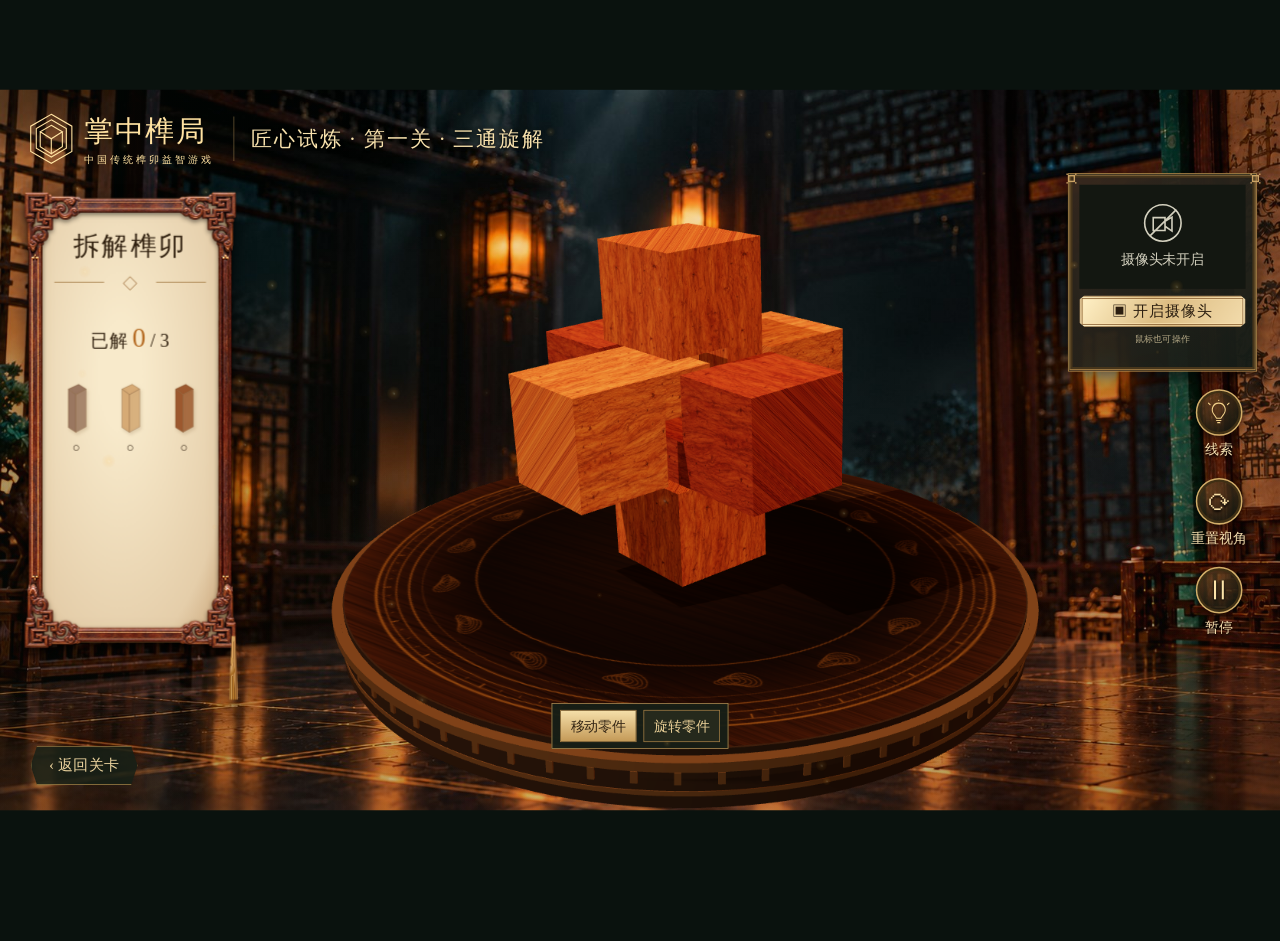
==== burr-level.html @ 6e7038e6 "Integrate real shadow silhouette recognition and prioritize actionable burr parts" ====
<!doctype html><html lang="zh-CN"><head><meta charset="utf-8"><meta name="viewport" content="width=device-width,initial-scale=1,viewport-fit=cover"><title>榫卯解谜｜掌中榫局</title><link rel="stylesheet" href="assets/landing/scene-v3.css"><link rel="stylesheet" href="assets/landing/burr-level-v36.css?v=36"><link rel="stylesheet" href="assets/landing/burr-refined-v62.css?v=87"><script type="module" src="assets/landing/burr-level-v62.mjs?v=87"></script><script src="assets/landing/particles.js?v=3" defer></script></head><body>
<header><a href="./" class="brand"><svg viewBox="0 0 60 68" aria-hidden="true"><path d="M30 3 56 18v32L30 65 4 50V18Z M30 10 49 21v25L30 57 11 46V21Z M30 17l14 8-14 9-14-9 14-8Zm-14 8v19l14 9V34m14-9v19l-14 9"/></svg><span>掌中榫局<small>中国传统榫卯益智游戏</small></span></a><h1 id="levelTitle">第二关 · 六木相制</h1></header>
<main><div id="modelView" class="model-view" aria-label="榫卯模型，拖动构件沿长轴抽出，拖动空白旋转" tabindex="0"></div><aside class="scroll-panel"><div class="scroll-rod top"></div><div class="paper"><h2 id="taskTitle">寻找活榫</h2><div class="paper-rule">◇</div><p id="taskCopy">先移开阻挡的活榫，<br>必要时旋转零件再抽出。</p><p class="progress">已解 <strong id="solvedCount">0</strong> / <span id="pieceCount">6</span></p><div class="piece-list" id="pieceList" aria-label="构件列表"></div><p class="scroll-foot" id="pieceInfo">转动观察 · 点击选取</p></div><div class="scroll-rod bottom"></div><span class="tassel" aria-hidden="true"></span></aside>
<section class="camera-card" aria-label="摄像头预览"><div class="camera-view"><video id="video" autoplay playsinline muted hidden></video><canvas id="handCanvas" hidden></canvas><div id="cameraPlaceholder"><svg viewBox="0 0 80 80" aria-hidden="true"><circle cx="40" cy="40" r="34"/><path d="M22 30h22v24H22Zm22 7 13-8v26l-13-9M16 64 65 15"/></svg><p>摄像头未开启</p></div></div><button id="cameraButton" class="paper-button">▣ 开启摄像头</button><p id="cameraStatus" aria-live="polite">鼠标也可操作</p></section>
<nav class="tools" aria-label="关卡工具"><button id="hintButton"><span><svg viewBox="0 0 48 48" aria-hidden="true"><path d="M16 28c-8-9-3-22 8-22s16 13 8 22l-4 6h-8Zm4 10h8m-6 4h4M24 1V0M8 9 5 6m35 3 3-3"/></svg></span>线索</button><button id="resetView"><span>⟳</span>重置视角</button><button id="pauseButton"><span>Ⅱ</span>暂停</button></nav><a class="back-link" href="levels.html?mode=burr&v=87">‹ 返回关卡</a><p class="interaction-note" id="interactionNote" aria-live="polite">移动或旋转零件解开互锁 · 拖动空白旋转视角</p></main><canvas class="ambient" aria-hidden="true"></canvas>
<dialog id="pauseDialog" aria-labelledby="pauseTitle"><span class="dialog-kicker">掌中榫局</span><h2 id="pauseTitle">稍歇片刻</h2><p>榫卯之间，自有章法。</p><button id="resumeButton" class="paper-button">继续探索</button><button id="restartBurr" class="paper-button">重新开始</button><a href="levels.html?mode=burr&v=87">返回关卡</a></dialog><dialog id="burrSuccessDialog" aria-labelledby="burrSuccessTitle"><button id="burrCloseSuccess" class="burr-close" aria-label="关闭通关报告">×</button><span class="dialog-kicker">榫卯解谜 · 完成</span><h2 id="burrSuccessTitle">榫局已解</h2><p id="burrSuccessCopy"></p><button id="burrNext" class="paper-button">下一关 →</button><button id="burrReplay" class="paper-button">重新挑战</button><a href="collection.html?v=68">查看我的图鉴 →</a></dialog><noscript>请启用 JavaScript 查看榫卯模型。</noscript></body></html>
---- assets/landing/scene-v3.css ----
:root{--room-image:url("[data-uri]")}
---- assets/landing/burr-level-v36.css ----
:root{--gold:#e7bb70;--cream:#f7e1ac;--font:KaiTi,STKaiti,serif}*{box-sizing:border-box}html{height:100%;overflow:hidden;background:#0a120e}body{position:absolute;margin:0;left:50%;top:50%;width:1672px;height:941px;transform:translate(-50%,-50%) scale(var(--fit,1));transform-origin:center;color:var(--cream);font-family:var(--font);background:var(--room-image) center/cover;overflow:hidden}body:before{content:"";position:absolute;inset:0;background:linear-gradient(0deg,#1c0c0430,transparent 60%),linear-gradient(90deg,#04110a50,transparent 48%,#0b0a0650);pointer-events:none}a,button{font-family:inherit;-webkit-tap-highlight-color:transparent}button{cursor:pointer}button:focus-visible,a:focus-visible,#modelView:focus-visible{outline:2px solid #fbd994;outline-offset:4px}header{position:absolute;top:28px;left:36px;display:flex;align-items:center;gap:25px;z-index:5}.brand{display:flex;align-items:center;gap:12px;color:#ffe2a1;text-decoration:none;font-size:38px;letter-spacing:2px}.brand svg{width:62px;height:72px;fill:none;stroke:currentColor;stroke-width:1.4}.brand small{display:block;font-size:13px;letter-spacing:4px;margin-top:2px}h1{font-size:28px;font-weight:400;margin:0;border-left:1px solid #c4a26388;padding:10px 22px;letter-spacing:2px;text-shadow:0 2px 5px #000}.model-view{position:absolute;left:290px;top:105px;width:1210px;height:835px;touch-action:none;cursor:grab;z-index:2}.model-view:active{cursor:grabbing}.model-view canvas{width:100%;height:100%;display:block}.scroll-panel{position:absolute;left:35px;top:138px;width:266px;height:570px;z-index:4;filter:drop-shadow(3px 8px 10px #000a)}.paper{position:absolute;inset:8px 5px;padding:38px 26px 18px;color:#251a0e;border:9px ridge #95602e;background:radial-gradient(ellipse at 50% 45%,#f4e7cc 20%,#ddc5a0 84%,#af8350);box-shadow:inset 0 0 0 2px #71421c,inset 0 0 0 6px #dcc197,inset 0 0 25px 10px #88602a44}.paper:before,.paper:after{content:"❖";position:absolute;font-size:27px;color:#99703d;top:2px}.paper:before{left:1px}.paper:after{right:1px}.paper h2{font-size:36px;font-weight:400;margin:0;text-align:center;letter-spacing:2px}.paper-rule{position:relative;text-align:center;color:#95612e;font-size:19px;margin:10px 0 20px}.paper-rule:before,.paper-rule:after{content:"";position:absolute;top:10px;width:65px;height:1px;background:#a47b45}.paper-rule:before{left:0}.paper-rule:after{right:0}.paper p{font-size:20px;line-height:1.6;margin:0 0 32px}.paper .progress{text-align:center;font-size:25px;white-space:nowrap;margin-bottom:23px}.progress strong{font-size:34px;font-weight:400;color:#b76715}.piece-list{display:grid;grid-template-columns:repeat(3,1fr);gap:27px 14px}.piece-button{padding:0;border:0;background:none;display:flex;align-items:center;flex-direction:column;gap:8px;color:#392918;font-size:17px}.piece-button svg{width:40px;height:71px;filter:drop-shadow(2px 3px 2px #67401933)}.piece-button[aria-pressed=true] svg{filter:drop-shadow(0 0 5px #d08222)}.piece-button[aria-pressed=true]{color:#a65c14}.paper .scroll-foot{font-size:15px;color:#83603b;text-align:center;margin:22px -10px 0;letter-spacing:1px}.scroll-rod{position:absolute;left:-3px;width:272px;height:17px;border:3px ridge #c19353;border-radius:8px;background:linear-gradient(#27180e,#9c642f 35%,#321b0f 70%,#9a6837);z-index:2;box-shadow:0 2px 5px #0007}.scroll-rod:before,.scroll-rod:after{content:"✥";position:absolute;top:-13px;color:#d0a76c;font-size:35px;text-shadow:1px 2px #2c160b}.scroll-rod:before{left:-8px}.scroll-rod:after{right:-8px}.scroll-rod.top{top:0}.scroll-rod.bottom{bottom:0}.tassel{position:absolute;right:6px;bottom:-65px;width:7px;height:62px;border-top:8px dotted #d3a561;background:repeating-linear-gradient(90deg,#94602e 0 1px,#daa35d 1px 2px);clip-path:polygon(30% 0,70% 0,100% 100%,0 100%)}.camera-card{position:absolute;right:24px;top:94px;width:287px;min-height:259px;z-index:4;padding:12px 13px 8px;background:linear-gradient(130deg,#252321f5,#151914f5);border:4px double #c6a064;box-shadow:0 8px 24px #0009,inset 0 0 20px #0008}.camera-card:before,.camera-card:after{content:"⌑";position:absolute;font-size:30px;color:#cba365;top:-15px}.camera-card:before{left:-7px}.camera-card:after{right:-7px}.camera-view{position:relative;width:100%;aspect-ratio:4/3;overflow:hidden;isolation:isolate;background:#131711;display:grid;place-items:center}.camera-view video,.camera-view canvas{position:absolute;display:block;max-width:100%;max-height:100%}.camera-view [hidden]{display:none}.camera-view canvas{pointer-events:none;z-index:1}#cameraPlaceholder{text-align:center;color:#d3d0be;font-size:23px}#cameraPlaceholder svg{width:75px;height:75px;fill:none;stroke:currentColor;stroke-width:3}#cameraPlaceholder p{margin:6px 0}.paper-button{display:block;width:100%;height:47px;background:linear-gradient(125deg,#fff0c5,#ddbd83 50%,#f2dbab);border:4px double #875d30;color:#2b1e10;font-size:24px;letter-spacing:1px;box-shadow:inset 0 0 0 1px #f9e1ae;clip-path:polygon(3% 0,97% 0,100% 13%,100% 87%,97% 100%,3% 100%,0 87%,0 13%);margin:10px 0 0}#cameraStatus{font-size:14px;text-align:center;color:#b6aa87;margin:7px 0 0;line-height:1.4}.tools{position:absolute;right:28px;top:385px;display:grid;gap:20px;z-index:4}.tools button{display:flex;align-items:center;flex-direction:column;gap:6px;border:0;background:none;color:#f5dfaf;font-size:20px;text-shadow:0 2px 3px #000}.tools span{width:63px;height:63px;border:2px solid #d2ae69;border-radius:50%;display:grid;place-items:center;font-size:38px;line-height:1;background:radial-gradient(circle at 35% 25%,#88633377,#1a1b12dd 75%);box-shadow:inset 0 0 0 3px #3f2f14,0 3px 10px #0008;color:#fce3a8;transition:filter 150ms}.tools button:hover span{filter:brightness(1.3)}.tools button[aria-pressed=true] span{box-shadow:0 0 18px #e8ad3966,inset 0 0 0 3px #3f2f14}.back-link{position:absolute;left:40px;bottom:30px;z-index:5;text-decoration:none;color:#ebd39e;padding:11px 23px;background:#172017d9;border:1px solid #a18046;font-size:22px;clip-path:polygon(6% 0,94% 0,100% 50%,94% 100%,6% 100%,0 50%)}.interaction-note{position:absolute;left:570px;bottom:28px;width:640px;text-align:center;color:#ead19d;font-size:18px;letter-spacing:2px;z-index:4;margin:0;text-shadow:0 2px 5px #000}.ambient{position:absolute;inset:0;width:100%;height:100%;pointer-events:none;z-index:6;opacity:.32}dialog{width:470px;text-align:center;background:linear-gradient(135deg,#382818,#142018);color:#f4dda8;padding:38px 45px;border:4px double #cca261;font:23px var(--font);box-shadow:0 20px 100px #000b}dialog::backdrop{background:#040b08b5;backdrop-filter:blur(5px)}dialog h2{font-size:44px;font-weight:400;margin:15px 0}dialog p{color:#c9b98e;font-size:20px}.dialog-kicker{letter-spacing:5px;font-size:16px}dialog a{display:block;color:#dcc28c;margin-top:24px;text-decoration:none;font-size:20px}.landscape-prompt{position:fixed;inset:0;background:#101b15;z-index:100;display:grid;place-content:center;text-align:center;color:#efd9a5;font:26px var(--font)}.landscape-prompt[hidden]{display:none}@media(prefers-reduced-motion:reduce){*,*:before,*:after{transition:none!important;animation:none!important}}
.paper{padding:35px 18px 14px}.paper #taskCopy{font-size:18px;line-height:1.7;margin-bottom:30px}.paper .progress{margin-bottom:20px}.piece-list{gap:21px 12px}.piece-button svg{height:65px}.paper .scroll-foot{margin-top:15px;font-size:14px}.tools{top:420px;gap:16px}
.tools span svg{width:41px;height:41px;fill:none;stroke:currentColor;stroke-width:2;stroke-linecap:round;stroke-linejoin:round}
---- assets/landing/burr-refined-v62.css ----
.scroll-panel{top:137px;left:35px;width:270px;height:590px;filter:drop-shadow(3px 9px 12px #0009)}
.paper{inset:5px;padding:36px 27px 20px;border:4px solid #805229;background:radial-gradient(ellipse at 45% 40%,#f8eacb 15%,#e5ceaa 75%,#c49d6f);box-shadow:inset 0 0 0 2px #c6a06d,inset 0 0 27px #94612c44;color:#30200f}
.scroll-panel:after{content:"";position:absolute;inset:-7px;z-index:3;pointer-events:none;border:74px solid transparent;border-image:url('../shadow-v58/ui-v60/carved-wood-frame.webp') 320 / 74px stretch;filter:brightness(1.5) saturate(.8) drop-shadow(0 3px 3px #0007)}
.scroll-rod{display:none}.paper:before,.paper:after{display:none}.paper h2{font-size:34px;letter-spacing:3px}.paper p{font-size:19px;line-height:1.65}.paper .progress{margin-top:29px;margin-bottom:22px;font-size:24px}.progress strong{font-size:35px;color:#b66c24}.piece-list{gap:24px 13px}.piece-button{padding:5px 0;border:1px solid transparent;border-radius:3px}.piece-button[aria-pressed=true]{background:#ac773118;border-color:#a87a4244}.piece-button svg{height:68px}.paper .scroll-foot{font-size:14px;line-height:1.55;margin:22px -12px 0}.paper-rule{margin:13px 0 17px}.tassel{position:absolute;right:-6px;bottom:-70px;height:84px;width:12px;border-left:2px solid #b88036;z-index:4}.tassel:before{content:"";position:absolute;left:-7px;top:31px;width:13px;height:13px;border-radius:50%;background:radial-gradient(at 30% 20%,#f4d29c,#a66a22 70%);box-shadow:0 -13px 0 -2px #c8954f}.tassel:after{content:"";position:absolute;top:44px;left:-8px;width:17px;height:43px;background:repeating-linear-gradient(90deg,#d8ad65 0,#8d581f 1px,#b77b2e 3px);clip-path:polygon(30% 0,70% 0,100% 100%,0 100%)}
.camera-card{top:109px;right:30px;width:247px;padding:12px;border:3px double #b88d4b;background:linear-gradient(135deg,#36291ff0,#141c17f5);box-shadow:0 7px 22px #0009,inset 0 0 0 3px #46351b}.camera-view{aspect-ratio:16/10}#cameraPlaceholder{font-size:18px}#cameraPlaceholder svg{width:56px;height:56px}#cameraPlaceholder p{margin:3px 0}.camera-card .paper-button{height:41px;font-size:20px;margin-top:9px}#cameraStatus{font-size:12px}.tools{top:390px;right:38px;gap:23px}.tools button{font-size:18px}.tools span{width:61px;height:61px;font-size:34px}.tools #hintButton svg{width:34px;height:34px;stroke:#f3d28b;stroke-width:2;fill:none}.interaction-note{left:480px;width:750px;bottom:25px;font-size:17px;color:#e4c68a;background:linear-gradient(90deg,transparent,#1e2115ce,transparent);padding:8px 12px}.back-link{font-size:20px;bottom:33px}.model-view{z-index:2}.source-label{position:absolute;left:330px;top:110px;color:#d9b97b;font-size:13px;letter-spacing:2px;z-index:3}.model-error{position:absolute;left:400px;right:300px;top:300px;padding:25px;border:1px solid #c99c58;background:#172019ed;color:#f1d396;font-size:22px;text-align:center;z-index:5}

.piece-button.extracted{opacity:.5}.piece-button.extracted span{color:#687746;font-weight:bold}.model-view{touch-action:none;cursor:grab}body[data-interaction="extracting"] .model-view,body[data-interaction="rotating"] .model-view{cursor:grabbing}#burrSuccessDialog{position:fixed;left:50%;top:50%;margin:0;transform:translate(-50%,-50%) scale(var(--fit,1));width:570px;padding:40px 45px;max-width:none;max-height:none}#burrSuccessDialog p{font-size:21px;line-height:1.7}#burrSuccessDialog .paper-button{display:block;width:100%;margin:15px 0}#burrSuccessDialog>a{display:block;margin-top:23px;color:#e9c889;text-align:center;text-decoration:none}.burr-close{position:absolute;right:10px;top:5px;background:none;border:0;color:#e9c889;font:32px serif}#restartBurr{margin-top:15px}

#burrSuccessCopy{white-space:pre-line}

.burr-controls{position:absolute;left:510px;bottom:80px;z-index:5;display:flex;gap:9px;align-items:center;padding:8px 10px;background:#172017ee;border:1px solid #af8a50;color:#e9cf97;font-size:18px}.burr-controls button,.burr-controls select{font:inherit;color:#e9cf97;background:#25291c;border:1px solid #9f7b43;padding:8px 13px}.burr-controls button[aria-pressed=true]{background:linear-gradient(#f5dfa9,#c49a58);color:#322414}.burr-controls label{margin-left:4px}.burr-controls select{padding:8px 4px}.burr-controls button:focus-visible,.burr-controls select:focus-visible{outline:2px solid #fff0bc;outline-offset:3px}body[data-collision=blocked] .interaction-note{color:#ffd38e}#pauseDialog{position:fixed;left:50%;top:50%;margin:0;transform:translate(-50%,-50%) scale(var(--fit,1));max-width:none}

.burr-controls{left:50%;transform:translateX(-50%)}

body[data-part-count="9"] .piece-list{gap:9px 11px}body[data-part-count="9"] .piece-button svg{height:47px}body[data-part-count="9"] .piece-button{padding:1px 0;gap:3px}body[data-part-count="9"] .paper .progress{margin-top:17px;margin-bottom:12px}body[data-part-count="9"] .paper .scroll-foot{margin-top:12px;font-size:12px}body[data-part-count="9"] .paper h2{font-size:31px}
#guideAdvance{border-color:#eac87d;background:linear-gradient(#f5d994,#b18643);color:#21170c;padding:8px 13px;touch-action:none}#guideAdvance:active{filter:brightness(1.15)}

body[data-intro=true] #taskTitle{font-size:29px;line-height:1.4}
body[data-intro=true] #taskCopy{font-size:18px;line-height:1.7}
body[data-intro=true] .piece-list{gap:10px}
body[data-intro=true] .piece-button svg{height:56px}
body[data-intro=true] .paper .progress{margin-top:18px;margin-bottom:15px}
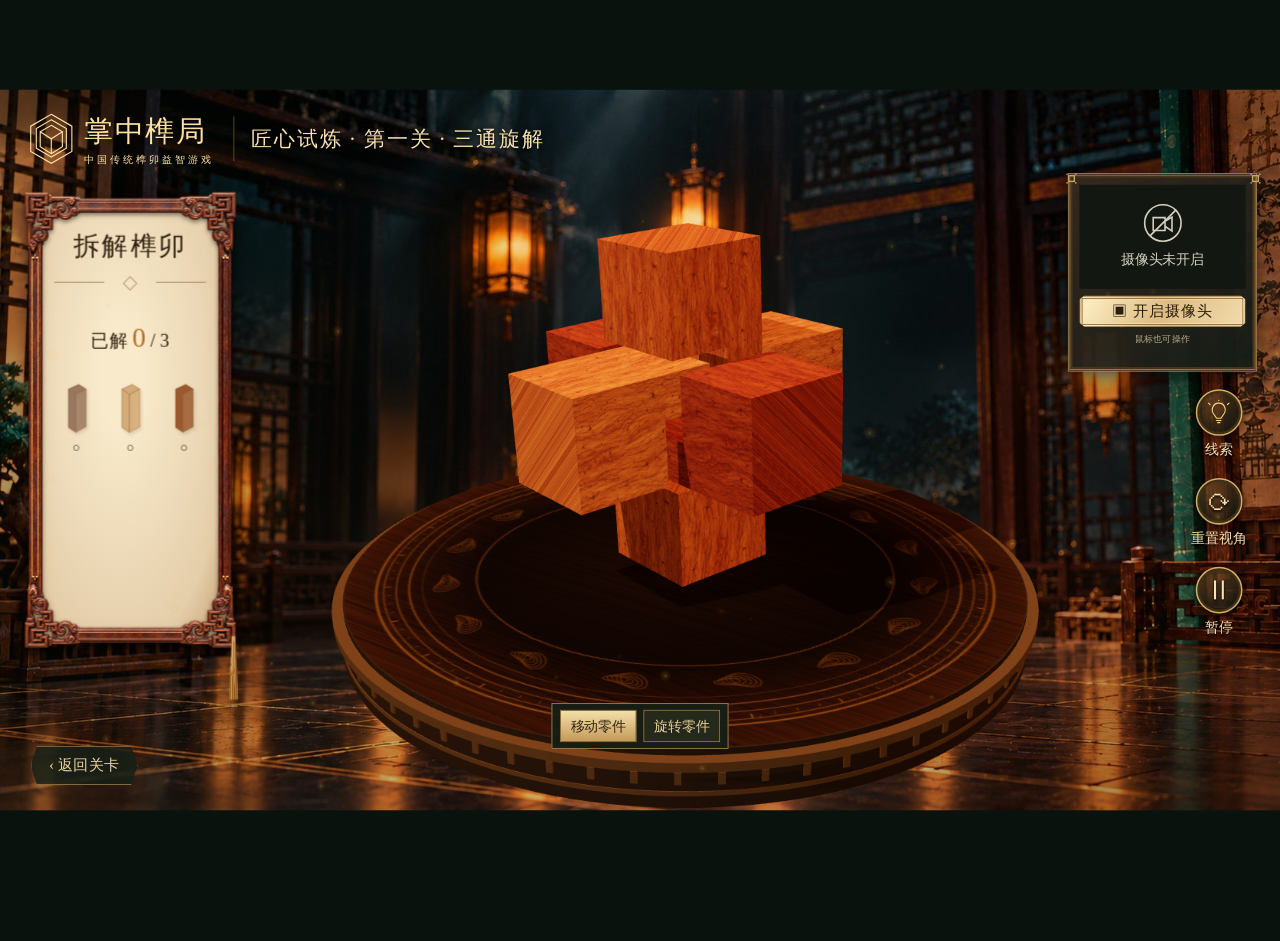
==== commit 28b13641: "Make accepted hand grabs visibly switch glove pose and golden feedback" ====
--- a/burr-level.html
+++ b/burr-level.html
@@ -1,4 +1,4 @@
-<!doctype html><html lang="zh-CN"><head><meta charset="utf-8"><meta name="viewport" content="width=device-width,initial-scale=1,viewport-fit=cover"><title>榫卯解谜｜掌中榫局</title><link rel="stylesheet" href="assets/landing/scene-v3.css"><link rel="stylesheet" href="assets/landing/burr-level-v36.css?v=36"><link rel="stylesheet" href="assets/landing/burr-refined-v62.css?v=87"><script type="module" src="assets/landing/burr-level-v62.mjs?v=87"></script><script src="assets/landing/particles.js?v=3" defer></script></head><body>
+<!doctype html><html lang="zh-CN"><head><meta charset="utf-8"><meta name="viewport" content="width=device-width,initial-scale=1,viewport-fit=cover"><title>榫卯解谜｜掌中榫局</title><link rel="stylesheet" href="assets/landing/scene-v3.css"><link rel="stylesheet" href="assets/landing/burr-level-v36.css?v=36"><link rel="stylesheet" href="assets/landing/burr-refined-v62.css?v=87"><script type="module" src="assets/landing/burr-level-v62.mjs?v=90"></script><script src="assets/landing/particles.js?v=3" defer></script></head><body>
 <header><a href="./" class="brand"><svg viewBox="0 0 60 68" aria-hidden="true"><path d="M30 3 56 18v32L30 65 4 50V18Z M30 10 49 21v25L30 57 11 46V21Z M30 17l14 8-14 9-14-9 14-8Zm-14 8v19l14 9V34m14-9v19l-14 9"/></svg><span>掌中榫局<small>中国传统榫卯益智游戏</small></span></a><h1 id="levelTitle">第二关 · 六木相制</h1></header>
 <main><div id="modelView" class="model-view" aria-label="榫卯模型，拖动构件沿长轴抽出，拖动空白旋转" tabindex="0"></div><aside class="scroll-panel"><div class="scroll-rod top"></div><div class="paper"><h2 id="taskTitle">寻找活榫</h2><div class="paper-rule">◇</div><p id="taskCopy">先移开阻挡的活榫，<br>必要时旋转零件再抽出。</p><p class="progress">已解 <strong id="solvedCount">0</strong> / <span id="pieceCount">6</span></p><div class="piece-list" id="pieceList" aria-label="构件列表"></div><p class="scroll-foot" id="pieceInfo">转动观察 · 点击选取</p></div><div class="scroll-rod bottom"></div><span class="tassel" aria-hidden="true"></span></aside>
 <section class="camera-card" aria-label="摄像头预览"><div class="camera-view"><video id="video" autoplay playsinline muted hidden></video><canvas id="handCanvas" hidden></canvas><div id="cameraPlaceholder"><svg viewBox="0 0 80 80" aria-hidden="true"><circle cx="40" cy="40" r="34"/><path d="M22 30h22v24H22Zm22 7 13-8v26l-13-9M16 64 65 15"/></svg><p>摄像头未开启</p></div></div><button id="cameraButton" class="paper-button">▣ 开启摄像头</button><p id="cameraStatus" aria-live="polite">鼠标也可操作</p></section>
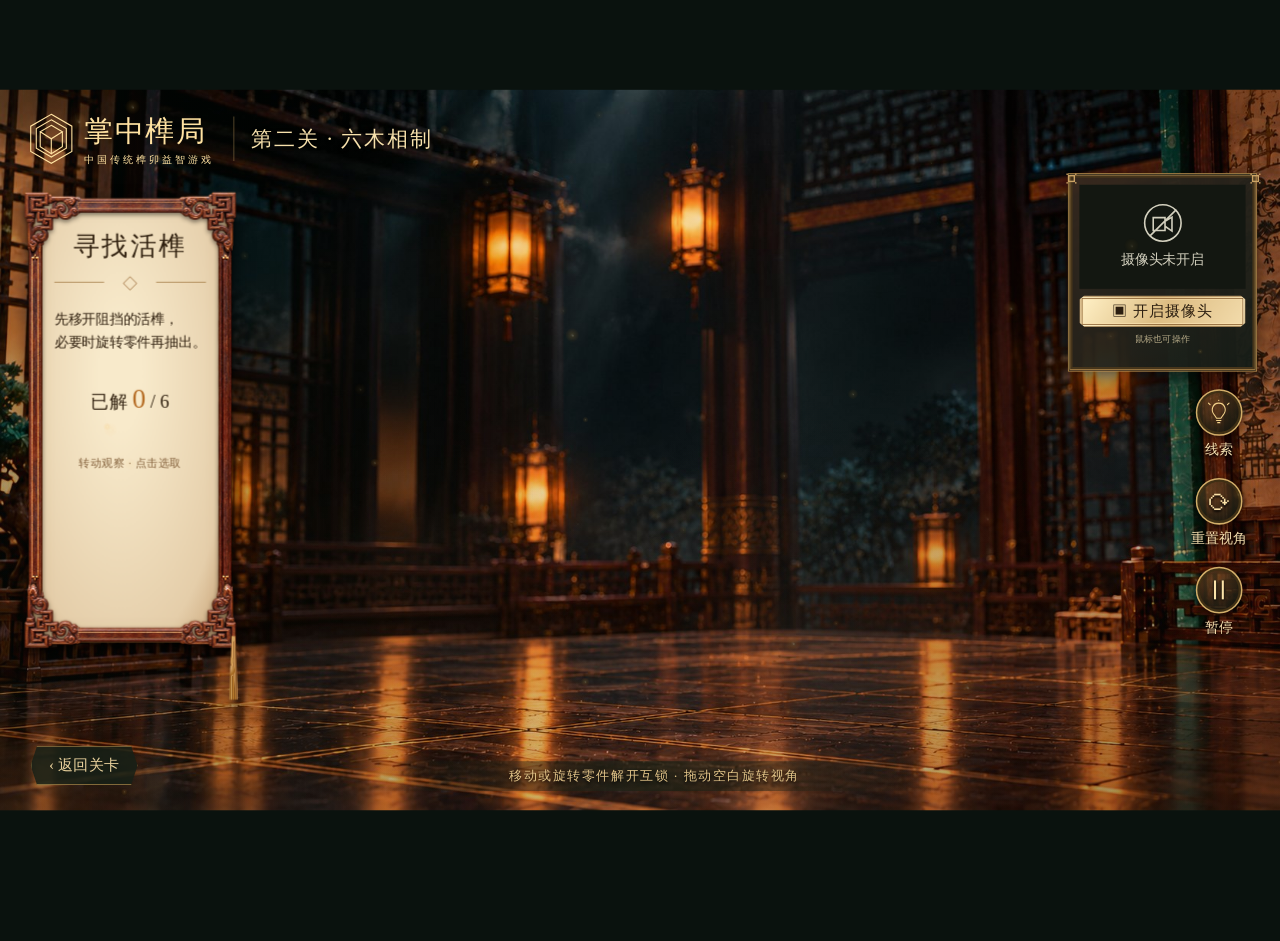
==== commit 219665d7: "Fix initial viewport scale and reduce rendering overhead" ====
--- a/burr-level.html
+++ b/burr-level.html
@@ -1,4 +1,5 @@
-<!doctype html><html lang="zh-CN"><head><meta charset="utf-8"><meta name="viewport" content="width=device-width,initial-scale=1,viewport-fit=cover"><title>榫卯解谜｜掌中榫局</title><link rel="stylesheet" href="assets/landing/scene-v3.css"><link rel="stylesheet" href="assets/landing/burr-level-v36.css?v=36"><link rel="stylesheet" href="assets/landing/burr-refined-v62.css?v=87"><script type="module" src="assets/landing/burr-level-v62.mjs?v=90"></script><script src="assets/landing/particles.js?v=3" defer></script></head><body>
+<!doctype html><html lang="zh-CN"><head><meta charset="utf-8"><meta name="viewport" content="width=device-width,initial-scale=1,viewport-fit=cover">
+<script id="viewport-fit">(()=>{const r=document.documentElement,p=location.pathname.split('/').pop(),wide=p==='modes.html'||p==='collection.html';function fit(){const w=innerWidth,h=innerHeight;r.style.setProperty('--fit',Math.min(w/(wide?1692:1672),h/(wide?930:941)));r.style.setProperty('--stage-scale',Math.min(w/1692,h/930));r.style.setProperty('--graduation-scale',Math.min(w/1672,h/941));if(p==='modes.html')r.classList.add('fit-stage');}fit();addEventListener('resize',fit,{passive:true});})();</script><title>榫卯解谜｜掌中榫局</title><link rel="stylesheet" href="assets/landing/scene-v3.css?v=96"><link rel="stylesheet" href="assets/landing/burr-level-v36.css?v=36"><link rel="stylesheet" href="assets/landing/burr-refined-v62.css?v=87"><script type="module" src="assets/landing/burr-level-v62.mjs?v=96"></script><script src="assets/landing/particles.js?v=96" defer></script></head><body>
 <header><a href="./" class="brand"><svg viewBox="0 0 60 68" aria-hidden="true"><path d="M30 3 56 18v32L30 65 4 50V18Z M30 10 49 21v25L30 57 11 46V21Z M30 17l14 8-14 9-14-9 14-8Zm-14 8v19l14 9V34m14-9v19l-14 9"/></svg><span>掌中榫局<small>中国传统榫卯益智游戏</small></span></a><h1 id="levelTitle">第二关 · 六木相制</h1></header>
 <main><div id="modelView" class="model-view" aria-label="榫卯模型，拖动构件沿长轴抽出，拖动空白旋转" tabindex="0"></div><aside class="scroll-panel"><div class="scroll-rod top"></div><div class="paper"><h2 id="taskTitle">寻找活榫</h2><div class="paper-rule">◇</div><p id="taskCopy">先移开阻挡的活榫，<br>必要时旋转零件再抽出。</p><p class="progress">已解 <strong id="solvedCount">0</strong> / <span id="pieceCount">6</span></p><div class="piece-list" id="pieceList" aria-label="构件列表"></div><p class="scroll-foot" id="pieceInfo">转动观察 · 点击选取</p></div><div class="scroll-rod bottom"></div><span class="tassel" aria-hidden="true"></span></aside>
 <section class="camera-card" aria-label="摄像头预览"><div class="camera-view"><video id="video" autoplay playsinline muted hidden></video><canvas id="handCanvas" hidden></canvas><div id="cameraPlaceholder"><svg viewBox="0 0 80 80" aria-hidden="true"><circle cx="40" cy="40" r="34"/><path d="M22 30h22v24H22Zm22 7 13-8v26l-13-9M16 64 65 15"/></svg><p>摄像头未开启</p></div></div><button id="cameraButton" class="paper-button">▣ 开启摄像头</button><p id="cameraStatus" aria-live="polite">鼠标也可操作</p></section>
--- a/assets/landing/scene-v3.css
+++ b/assets/landing/scene-v3.css
@@ -1 +1 @@
-:root{--room-image:url("[data-uri]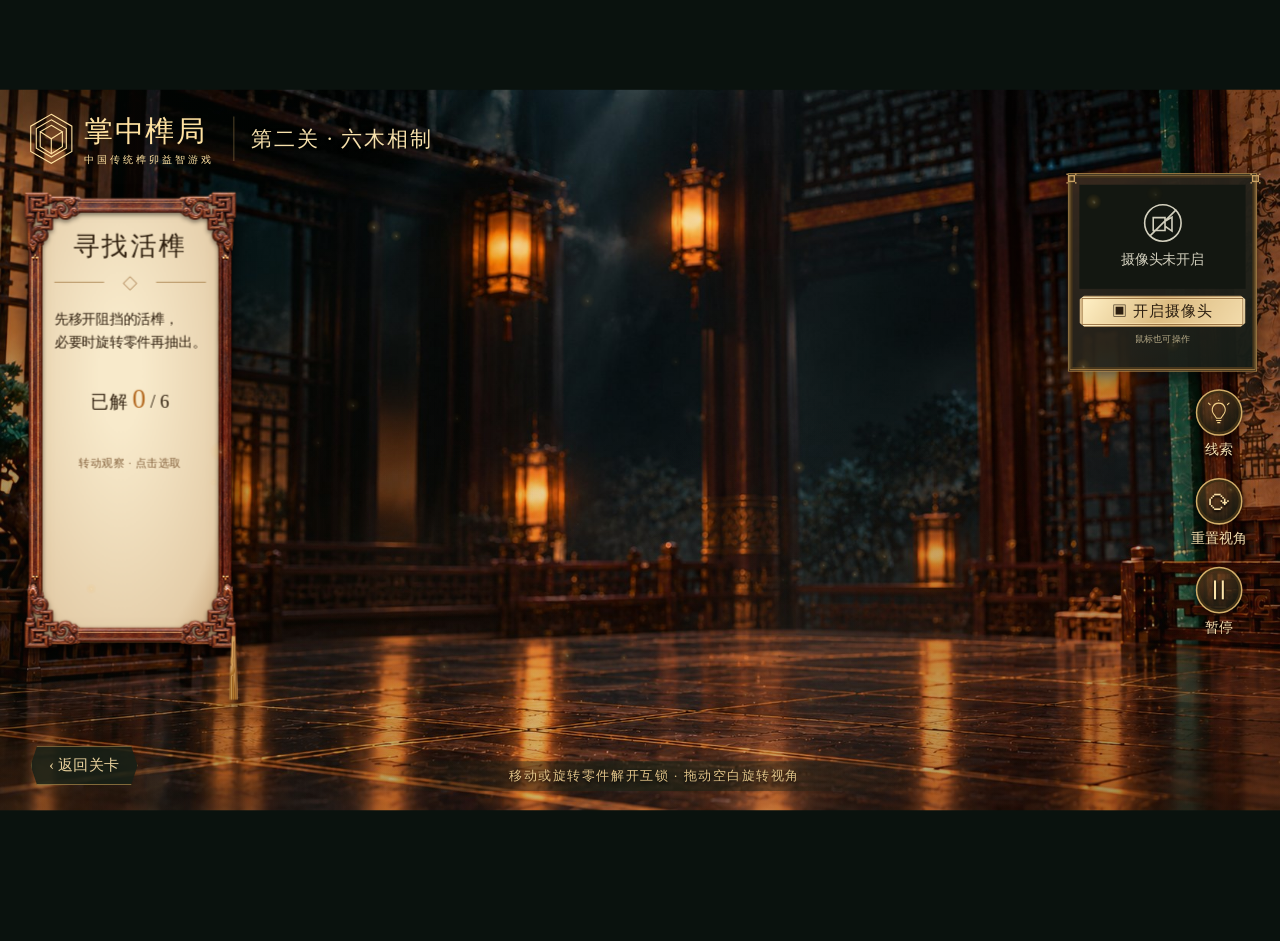
==== commit 3e9fe2b6: "Adapt all game screens to landscape mobile play with touch controls" ====
--- a/burr-level.html
+++ b/burr-level.html
@@ -1,4 +1,5 @@
-<!doctype html><html lang="zh-CN"><head><meta charset="utf-8"><meta name="viewport" content="width=device-width,initial-scale=1,viewport-fit=cover">
+<!doctype html><html lang="zh-CN"><head><meta charset="utf-8">
+<script src="assets/mobile/entry-v97.js"></script><meta name="viewport" content="width=device-width,initial-scale=1,viewport-fit=cover">
 <script id="viewport-fit">(()=>{const r=document.documentElement,p=location.pathname.split('/').pop(),wide=p==='modes.html'||p==='collection.html';function fit(){const w=innerWidth,h=innerHeight;r.style.setProperty('--fit',Math.min(w/(wide?1692:1672),h/(wide?930:941)));r.style.setProperty('--stage-scale',Math.min(w/1692,h/930));r.style.setProperty('--graduation-scale',Math.min(w/1672,h/941));if(p==='modes.html')r.classList.add('fit-stage');}fit();addEventListener('resize',fit,{passive:true});})();</script><title>榫卯解谜｜掌中榫局</title><link rel="stylesheet" href="assets/landing/scene-v3.css?v=96"><link rel="stylesheet" href="assets/landing/burr-level-v36.css?v=36"><link rel="stylesheet" href="assets/landing/burr-refined-v62.css?v=87"><script type="module" src="assets/landing/burr-level-v62.mjs?v=96"></script><script src="assets/landing/particles.js?v=96" defer></script></head><body>
 <header><a href="./" class="brand"><svg viewBox="0 0 60 68" aria-hidden="true"><path d="M30 3 56 18v32L30 65 4 50V18Z M30 10 49 21v25L30 57 11 46V21Z M30 17l14 8-14 9-14-9 14-8Zm-14 8v19l14 9V34m14-9v19l-14 9"/></svg><span>掌中榫局<small>中国传统榫卯益智游戏</small></span></a><h1 id="levelTitle">第二关 · 六木相制</h1></header>
 <main><div id="modelView" class="model-view" aria-label="榫卯模型，拖动构件沿长轴抽出，拖动空白旋转" tabindex="0"></div><aside class="scroll-panel"><div class="scroll-rod top"></div><div class="paper"><h2 id="taskTitle">寻找活榫</h2><div class="paper-rule">◇</div><p id="taskCopy">先移开阻挡的活榫，<br>必要时旋转零件再抽出。</p><p class="progress">已解 <strong id="solvedCount">0</strong> / <span id="pieceCount">6</span></p><div class="piece-list" id="pieceList" aria-label="构件列表"></div><p class="scroll-foot" id="pieceInfo">转动观察 · 点击选取</p></div><div class="scroll-rod bottom"></div><span class="tassel" aria-hidden="true"></span></aside>
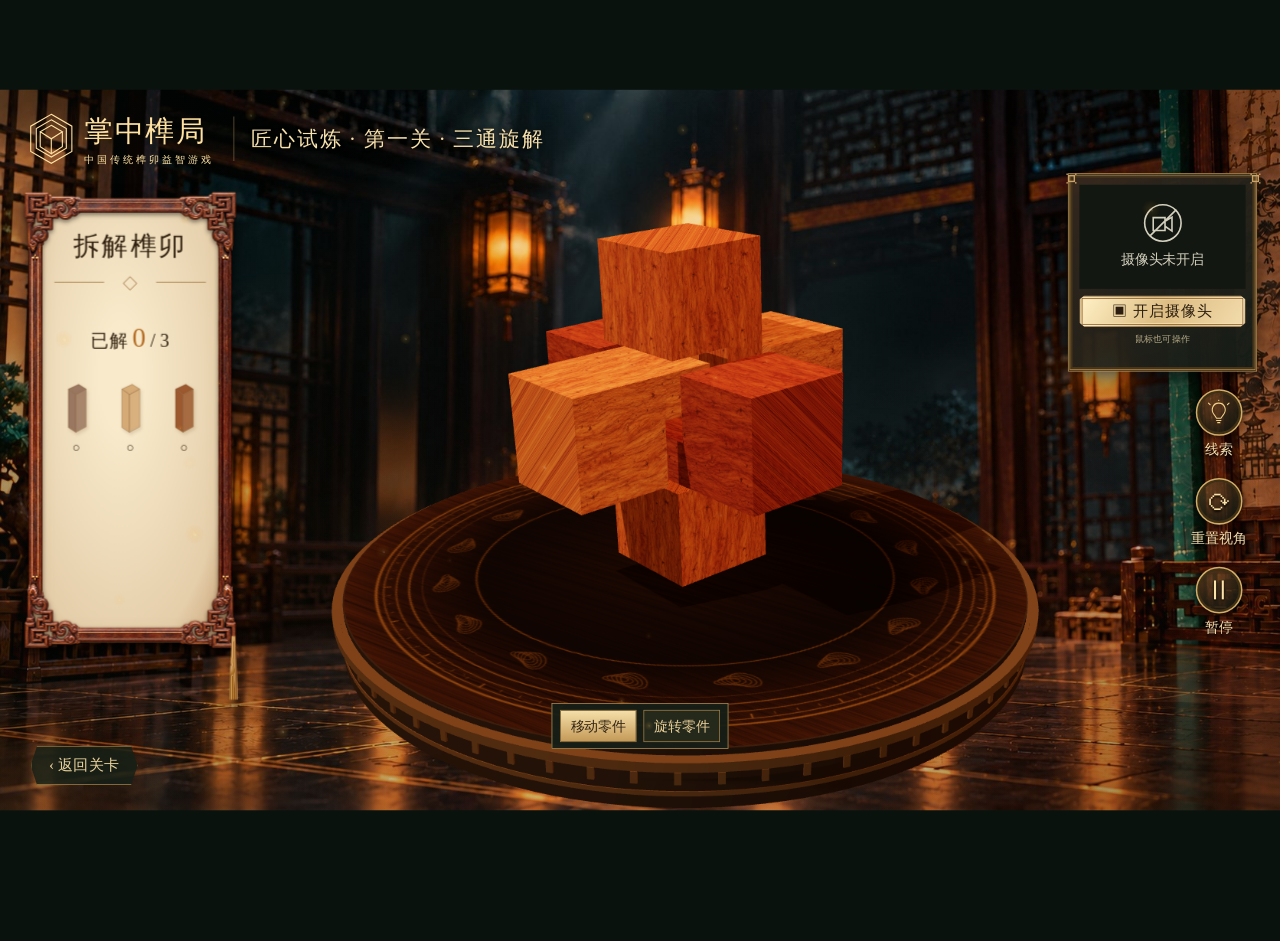
==== commit a40775c1: "Fix plum blossom lock neck clearance and verify complete collision-safe disassembly" ====
--- a/burr-level.html
+++ b/burr-level.html
@@ -1,6 +1,6 @@
 <!doctype html><html lang="zh-CN"><head><meta charset="utf-8">
 <script src="assets/mobile/entry-v97.js"></script><meta name="viewport" content="width=device-width,initial-scale=1,viewport-fit=cover">
-<script id="viewport-fit">(()=>{const r=document.documentElement,p=location.pathname.split('/').pop(),wide=p==='modes.html'||p==='collection.html';function fit(){const w=innerWidth,h=innerHeight;r.style.setProperty('--fit',Math.min(w/(wide?1692:1672),h/(wide?930:941)));r.style.setProperty('--stage-scale',Math.min(w/1692,h/930));r.style.setProperty('--graduation-scale',Math.min(w/1672,h/941));if(p==='modes.html')r.classList.add('fit-stage');}fit();addEventListener('resize',fit,{passive:true});})();</script><title>榫卯解谜｜掌中榫局</title><link rel="stylesheet" href="assets/landing/scene-v3.css?v=96"><link rel="stylesheet" href="assets/landing/burr-level-v36.css?v=36"><link rel="stylesheet" href="assets/landing/burr-refined-v62.css?v=87"><script type="module" src="assets/landing/burr-level-v62.mjs?v=96"></script><script src="assets/landing/particles.js?v=96" defer></script></head><body>
+<script id="viewport-fit">(()=>{const r=document.documentElement,p=location.pathname.split('/').pop(),wide=p==='modes.html'||p==='collection.html';function fit(){const w=innerWidth,h=innerHeight;r.style.setProperty('--fit',Math.min(w/(wide?1692:1672),h/(wide?930:941)));r.style.setProperty('--stage-scale',Math.min(w/1692,h/930));r.style.setProperty('--graduation-scale',Math.min(w/1672,h/941));if(p==='modes.html')r.classList.add('fit-stage');}fit();addEventListener('resize',fit,{passive:true});})();</script><title>榫卯解谜｜掌中榫局</title><link rel="stylesheet" href="assets/landing/scene-v3.css?v=96"><link rel="stylesheet" href="assets/landing/burr-level-v36.css?v=36"><link rel="stylesheet" href="assets/landing/burr-refined-v62.css?v=87"><script type="module" src="assets/landing/burr-level-v62.mjs?v=98"></script><script src="assets/landing/particles.js?v=96" defer></script></head><body>
 <header><a href="./" class="brand"><svg viewBox="0 0 60 68" aria-hidden="true"><path d="M30 3 56 18v32L30 65 4 50V18Z M30 10 49 21v25L30 57 11 46V21Z M30 17l14 8-14 9-14-9 14-8Zm-14 8v19l14 9V34m14-9v19l-14 9"/></svg><span>掌中榫局<small>中国传统榫卯益智游戏</small></span></a><h1 id="levelTitle">第二关 · 六木相制</h1></header>
 <main><div id="modelView" class="model-view" aria-label="榫卯模型，拖动构件沿长轴抽出，拖动空白旋转" tabindex="0"></div><aside class="scroll-panel"><div class="scroll-rod top"></div><div class="paper"><h2 id="taskTitle">寻找活榫</h2><div class="paper-rule">◇</div><p id="taskCopy">先移开阻挡的活榫，<br>必要时旋转零件再抽出。</p><p class="progress">已解 <strong id="solvedCount">0</strong> / <span id="pieceCount">6</span></p><div class="piece-list" id="pieceList" aria-label="构件列表"></div><p class="scroll-foot" id="pieceInfo">转动观察 · 点击选取</p></div><div class="scroll-rod bottom"></div><span class="tassel" aria-hidden="true"></span></aside>
 <section class="camera-card" aria-label="摄像头预览"><div class="camera-view"><video id="video" autoplay playsinline muted hidden></video><canvas id="handCanvas" hidden></canvas><div id="cameraPlaceholder"><svg viewBox="0 0 80 80" aria-hidden="true"><circle cx="40" cy="40" r="34"/><path d="M22 30h22v24H22Zm22 7 13-8v26l-13-9M16 64 65 15"/></svg><p>摄像头未开启</p></div></div><button id="cameraButton" class="paper-button">▣ 开启摄像头</button><p id="cameraStatus" aria-live="polite">鼠标也可操作</p></section>
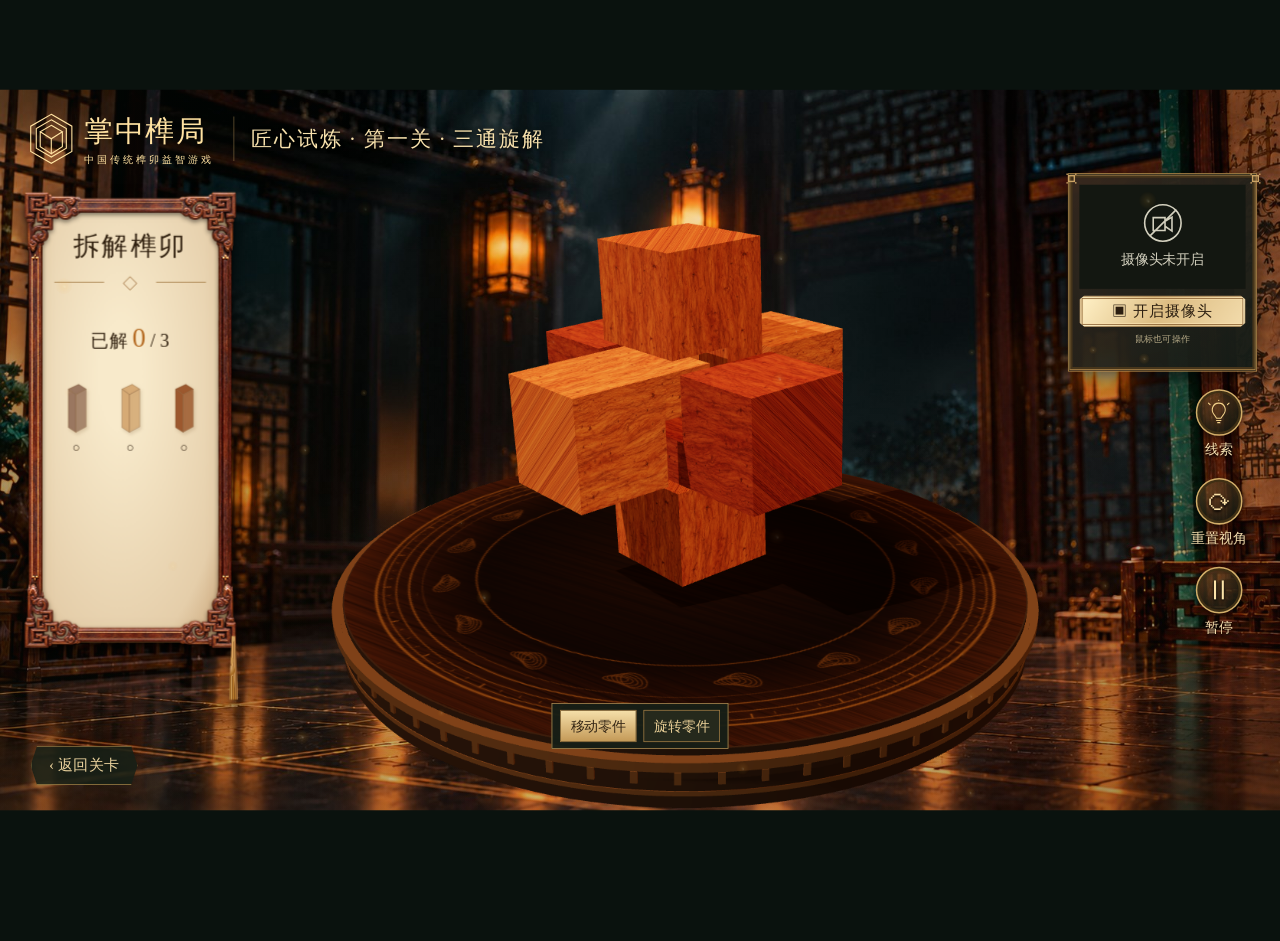
==== commit f030b2a6: "Fix camera startup permission flow, retries and local MediaPipe runtime loading" ====
--- a/burr-level.html
+++ b/burr-level.html
@@ -1,6 +1,6 @@
 <!doctype html><html lang="zh-CN"><head><meta charset="utf-8">
 <script src="assets/mobile/entry-v97.js"></script><meta name="viewport" content="width=device-width,initial-scale=1,viewport-fit=cover">
-<script id="viewport-fit">(()=>{const r=document.documentElement,p=location.pathname.split('/').pop(),wide=p==='modes.html'||p==='collection.html';function fit(){const w=innerWidth,h=innerHeight;r.style.setProperty('--fit',Math.min(w/(wide?1692:1672),h/(wide?930:941)));r.style.setProperty('--stage-scale',Math.min(w/1692,h/930));r.style.setProperty('--graduation-scale',Math.min(w/1672,h/941));if(p==='modes.html')r.classList.add('fit-stage');}fit();addEventListener('resize',fit,{passive:true});})();</script><title>榫卯解谜｜掌中榫局</title><link rel="stylesheet" href="assets/landing/scene-v3.css?v=96"><link rel="stylesheet" href="assets/landing/burr-level-v36.css?v=36"><link rel="stylesheet" href="assets/landing/burr-refined-v62.css?v=87"><script type="module" src="assets/landing/burr-level-v62.mjs?v=98"></script><script src="assets/landing/particles.js?v=96" defer></script></head><body>
+<script id="viewport-fit">(()=>{const r=document.documentElement,p=location.pathname.split('/').pop(),wide=p==='modes.html'||p==='collection.html';function fit(){const w=innerWidth,h=innerHeight;r.style.setProperty('--fit',Math.min(w/(wide?1692:1672),h/(wide?930:941)));r.style.setProperty('--stage-scale',Math.min(w/1692,h/930));r.style.setProperty('--graduation-scale',Math.min(w/1672,h/941));if(p==='modes.html')r.classList.add('fit-stage');}fit();addEventListener('resize',fit,{passive:true});})();</script><title>榫卯解谜｜掌中榫局</title><link rel="stylesheet" href="assets/landing/scene-v3.css?v=96"><link rel="stylesheet" href="assets/landing/burr-level-v36.css?v=36"><link rel="stylesheet" href="assets/landing/burr-refined-v62.css?v=87"><script type="module" src="assets/landing/burr-level-v62.mjs?v=99"></script><script src="assets/landing/particles.js?v=96" defer></script></head><body>
 <header><a href="./" class="brand"><svg viewBox="0 0 60 68" aria-hidden="true"><path d="M30 3 56 18v32L30 65 4 50V18Z M30 10 49 21v25L30 57 11 46V21Z M30 17l14 8-14 9-14-9 14-8Zm-14 8v19l14 9V34m14-9v19l-14 9"/></svg><span>掌中榫局<small>中国传统榫卯益智游戏</small></span></a><h1 id="levelTitle">第二关 · 六木相制</h1></header>
 <main><div id="modelView" class="model-view" aria-label="榫卯模型，拖动构件沿长轴抽出，拖动空白旋转" tabindex="0"></div><aside class="scroll-panel"><div class="scroll-rod top"></div><div class="paper"><h2 id="taskTitle">寻找活榫</h2><div class="paper-rule">◇</div><p id="taskCopy">先移开阻挡的活榫，<br>必要时旋转零件再抽出。</p><p class="progress">已解 <strong id="solvedCount">0</strong> / <span id="pieceCount">6</span></p><div class="piece-list" id="pieceList" aria-label="构件列表"></div><p class="scroll-foot" id="pieceInfo">转动观察 · 点击选取</p></div><div class="scroll-rod bottom"></div><span class="tassel" aria-hidden="true"></span></aside>
 <section class="camera-card" aria-label="摄像头预览"><div class="camera-view"><video id="video" autoplay playsinline muted hidden></video><canvas id="handCanvas" hidden></canvas><div id="cameraPlaceholder"><svg viewBox="0 0 80 80" aria-hidden="true"><circle cx="40" cy="40" r="34"/><path d="M22 30h22v24H22Zm22 7 13-8v26l-13-9M16 64 65 15"/></svg><p>摄像头未开启</p></div></div><button id="cameraButton" class="paper-button">▣ 开启摄像头</button><p id="cameraStatus" aria-live="polite">鼠标也可操作</p></section>
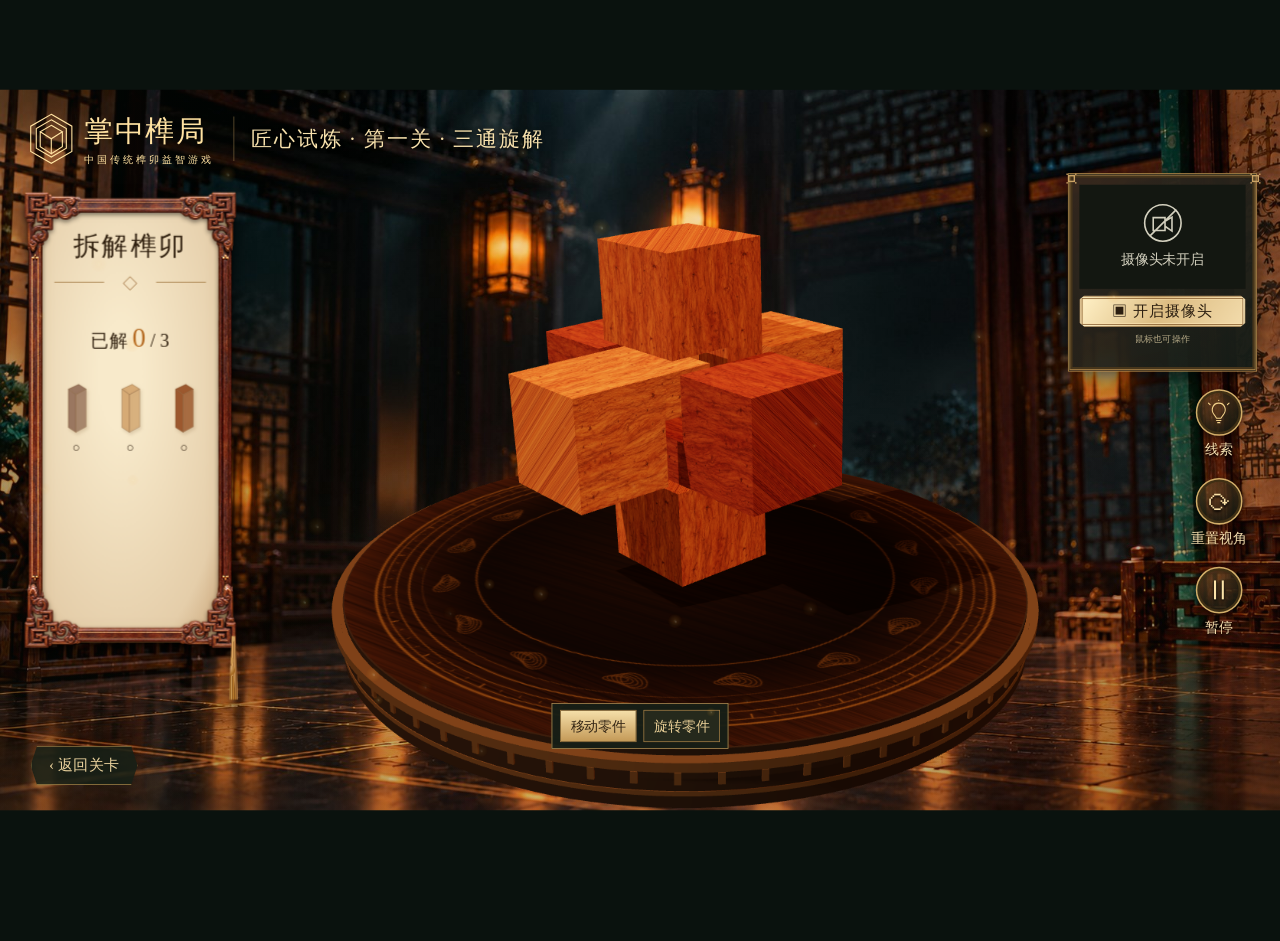
==== commit f8d579a3: "Audit visual recognition: recover overlapping hand pixels, stabilize projection and repair calibrati" ====
--- a/burr-level.html
+++ b/burr-level.html
@@ -1,6 +1,6 @@
 <!doctype html><html lang="zh-CN"><head><meta charset="utf-8">
 <script src="assets/mobile/entry-v97.js"></script><meta name="viewport" content="width=device-width,initial-scale=1,viewport-fit=cover">
-<script id="viewport-fit">(()=>{const r=document.documentElement,p=location.pathname.split('/').pop(),wide=p==='modes.html'||p==='collection.html';function fit(){const w=innerWidth,h=innerHeight;r.style.setProperty('--fit',Math.min(w/(wide?1692:1672),h/(wide?930:941)));r.style.setProperty('--stage-scale',Math.min(w/1692,h/930));r.style.setProperty('--graduation-scale',Math.min(w/1672,h/941));if(p==='modes.html')r.classList.add('fit-stage');}fit();addEventListener('resize',fit,{passive:true});})();</script><title>榫卯解谜｜掌中榫局</title><link rel="stylesheet" href="assets/landing/scene-v3.css?v=96"><link rel="stylesheet" href="assets/landing/burr-level-v36.css?v=36"><link rel="stylesheet" href="assets/landing/burr-refined-v62.css?v=87"><script type="module" src="assets/landing/burr-level-v62.mjs?v=99"></script><script src="assets/landing/particles.js?v=96" defer></script></head><body>
+<script id="viewport-fit">(()=>{const r=document.documentElement,p=location.pathname.split('/').pop(),wide=p==='modes.html'||p==='collection.html';function fit(){const w=innerWidth,h=innerHeight;r.style.setProperty('--fit',Math.min(w/(wide?1692:1672),h/(wide?930:941)));r.style.setProperty('--stage-scale',Math.min(w/1692,h/930));r.style.setProperty('--graduation-scale',Math.min(w/1672,h/941));if(p==='modes.html')r.classList.add('fit-stage');}fit();addEventListener('resize',fit,{passive:true});})();</script><title>榫卯解谜｜掌中榫局</title><link rel="stylesheet" href="assets/landing/scene-v3.css?v=96"><link rel="stylesheet" href="assets/landing/burr-level-v36.css?v=36"><link rel="stylesheet" href="assets/landing/burr-refined-v62.css?v=87"><script type="module" src="assets/landing/burr-level-v62.mjs?v=104"></script><script src="assets/landing/particles.js?v=96" defer></script></head><body>
 <header><a href="./" class="brand"><svg viewBox="0 0 60 68" aria-hidden="true"><path d="M30 3 56 18v32L30 65 4 50V18Z M30 10 49 21v25L30 57 11 46V21Z M30 17l14 8-14 9-14-9 14-8Zm-14 8v19l14 9V34m14-9v19l-14 9"/></svg><span>掌中榫局<small>中国传统榫卯益智游戏</small></span></a><h1 id="levelTitle">第二关 · 六木相制</h1></header>
 <main><div id="modelView" class="model-view" aria-label="榫卯模型，拖动构件沿长轴抽出，拖动空白旋转" tabindex="0"></div><aside class="scroll-panel"><div class="scroll-rod top"></div><div class="paper"><h2 id="taskTitle">寻找活榫</h2><div class="paper-rule">◇</div><p id="taskCopy">先移开阻挡的活榫，<br>必要时旋转零件再抽出。</p><p class="progress">已解 <strong id="solvedCount">0</strong> / <span id="pieceCount">6</span></p><div class="piece-list" id="pieceList" aria-label="构件列表"></div><p class="scroll-foot" id="pieceInfo">转动观察 · 点击选取</p></div><div class="scroll-rod bottom"></div><span class="tassel" aria-hidden="true"></span></aside>
 <section class="camera-card" aria-label="摄像头预览"><div class="camera-view"><video id="video" autoplay playsinline muted hidden></video><canvas id="handCanvas" hidden></canvas><div id="cameraPlaceholder"><svg viewBox="0 0 80 80" aria-hidden="true"><circle cx="40" cy="40" r="34"/><path d="M22 30h22v24H22Zm22 7 13-8v26l-13-9M16 64 65 15"/></svg><p>摄像头未开启</p></div></div><button id="cameraButton" class="paper-button">▣ 开启摄像头</button><p id="cameraStatus" aria-live="polite">鼠标也可操作</p></section>
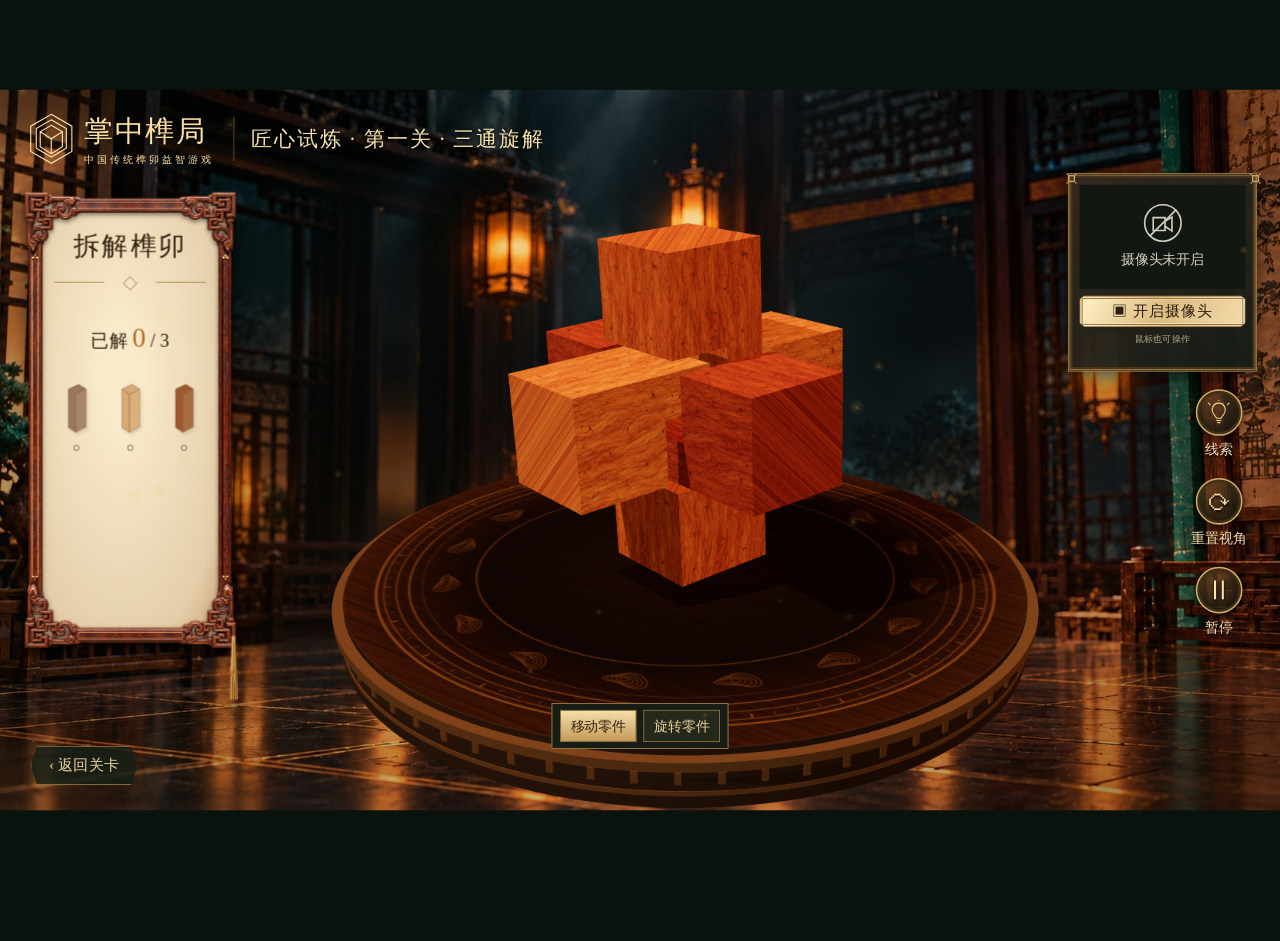
==== commit 31996e1d: "Process fresh camera frames and reduce hand shadow rendering work" ====
--- a/burr-level.html
+++ b/burr-level.html
@@ -1,6 +1,6 @@
 <!doctype html><html lang="zh-CN"><head><meta charset="utf-8">
 <script src="assets/mobile/entry-v97.js"></script><meta name="viewport" content="width=device-width,initial-scale=1,viewport-fit=cover">
-<script id="viewport-fit">(()=>{const r=document.documentElement,p=location.pathname.split('/').pop(),wide=p==='modes.html'||p==='collection.html';function fit(){const w=innerWidth,h=innerHeight;r.style.setProperty('--fit',Math.min(w/(wide?1692:1672),h/(wide?930:941)));r.style.setProperty('--stage-scale',Math.min(w/1692,h/930));r.style.setProperty('--graduation-scale',Math.min(w/1672,h/941));if(p==='modes.html')r.classList.add('fit-stage');}fit();addEventListener('resize',fit,{passive:true});})();</script><title>榫卯解谜｜掌中榫局</title><link rel="stylesheet" href="assets/landing/scene-v3.css?v=96"><link rel="stylesheet" href="assets/landing/burr-level-v36.css?v=36"><link rel="stylesheet" href="assets/landing/burr-refined-v62.css?v=87"><script type="module" src="assets/landing/burr-level-v62.mjs?v=104"></script><script src="assets/landing/particles.js?v=96" defer></script></head><body>
+<script id="viewport-fit">(()=>{const r=document.documentElement,p=location.pathname.split('/').pop(),wide=p==='modes.html'||p==='collection.html';function fit(){const w=innerWidth,h=innerHeight;r.style.setProperty('--fit',Math.min(w/(wide?1692:1672),h/(wide?930:941)));r.style.setProperty('--stage-scale',Math.min(w/1692,h/930));r.style.setProperty('--graduation-scale',Math.min(w/1672,h/941));if(p==='modes.html')r.classList.add('fit-stage');}fit();addEventListener('resize',fit,{passive:true});})();</script><title>榫卯解谜｜掌中榫局</title><link rel="stylesheet" href="assets/landing/scene-v3.css?v=96"><link rel="stylesheet" href="assets/landing/burr-level-v36.css?v=36"><link rel="stylesheet" href="assets/landing/burr-refined-v62.css?v=87"><script type="module" src="assets/landing/burr-level-v62.mjs?v=105"></script><script src="assets/landing/particles.js?v=96" defer></script></head><body>
 <header><a href="./" class="brand"><svg viewBox="0 0 60 68" aria-hidden="true"><path d="M30 3 56 18v32L30 65 4 50V18Z M30 10 49 21v25L30 57 11 46V21Z M30 17l14 8-14 9-14-9 14-8Zm-14 8v19l14 9V34m14-9v19l-14 9"/></svg><span>掌中榫局<small>中国传统榫卯益智游戏</small></span></a><h1 id="levelTitle">第二关 · 六木相制</h1></header>
 <main><div id="modelView" class="model-view" aria-label="榫卯模型，拖动构件沿长轴抽出，拖动空白旋转" tabindex="0"></div><aside class="scroll-panel"><div class="scroll-rod top"></div><div class="paper"><h2 id="taskTitle">寻找活榫</h2><div class="paper-rule">◇</div><p id="taskCopy">先移开阻挡的活榫，<br>必要时旋转零件再抽出。</p><p class="progress">已解 <strong id="solvedCount">0</strong> / <span id="pieceCount">6</span></p><div class="piece-list" id="pieceList" aria-label="构件列表"></div><p class="scroll-foot" id="pieceInfo">转动观察 · 点击选取</p></div><div class="scroll-rod bottom"></div><span class="tassel" aria-hidden="true"></span></aside>
 <section class="camera-card" aria-label="摄像头预览"><div class="camera-view"><video id="video" autoplay playsinline muted hidden></video><canvas id="handCanvas" hidden></canvas><div id="cameraPlaceholder"><svg viewBox="0 0 80 80" aria-hidden="true"><circle cx="40" cy="40" r="34"/><path d="M22 30h22v24H22Zm22 7 13-8v26l-13-9M16 64 65 15"/></svg><p>摄像头未开启</p></div></div><button id="cameraButton" class="paper-button">▣ 开启摄像头</button><p id="cameraStatus" aria-live="polite">鼠标也可操作</p></section>
